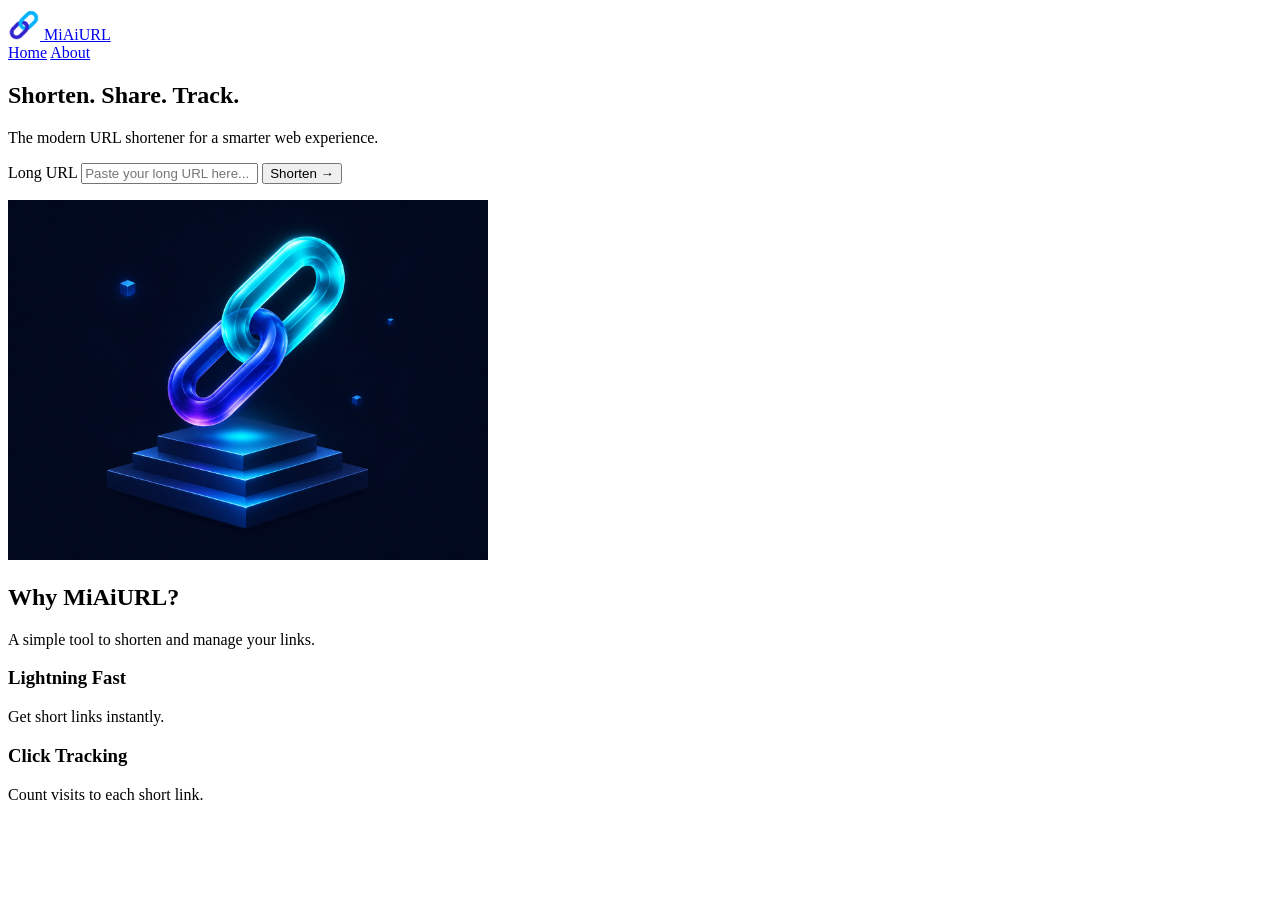
==== static/index.html @ 8e14ca7b "Add static home page and custom 404 page" ====
<!doctype html>
<html lang="en">
<head>
  <meta charset="utf-8">
  <meta name="viewport" content="width=device-width, initial-scale=1">
  <title>MiAiURL</title>
  <link rel="icon" type="image/png" href="./logo.png">
  <meta
    name="description"
    content="Shorten long URLs with MiAiURL, share your short links, and track how many clicks each link receives."
  >
</head>
<body>
  <header>
    <a href="#hero-title" aria-label="MiAiURL home">
  <img src="./logo.png" alt="" width="32" height="32">
  <span>MiAiURL</span>
</a>
    <nav aria-label="Main navigation">
      <a href="#hero-title" aria-current="page">Home</a>
      <a href="#about">About</a>
    </nav>
  </header>

  <main>
    <section aria-labelledby="hero-title">
      <h1 id="hero-title">Shorten. Share. <span>Track.</span></h1>
      <p>The modern URL shortener for a smarter web experience.</p>

      <form id="shorten-form">
        <label for="target-url">Long URL</label>
        <input
          id="target-url"
          name="target_url"
          type="url"
          placeholder="Paste your long URL here..."
          required
        >
        <button type="submit">Shorten →</button>
      </form>
      <p id="shorten-result" aria-live="polite"></p>
      <img
        class="hero-image"
        src="./hero-links.png"
        alt=""
        width="1448"
        height="1086"
        style="width: 100%; max-width: 480px; height: auto;">

    </section>

    <section id="about" aria-labelledby="about-title">
      <h2 id="about-title">Why MiAiURL?</h2>
      <p>A simple tool to shorten and manage your links.</p>
      <article>
        <h3>Lightning Fast</h3>
        <p>Get short links instantly.</p>
      </article>
      <article>
        <h3>Click Tracking</h3>
        <p>Count visits to each short link.</p>
      </article>
    </section>
  </main>
</body>
</html>
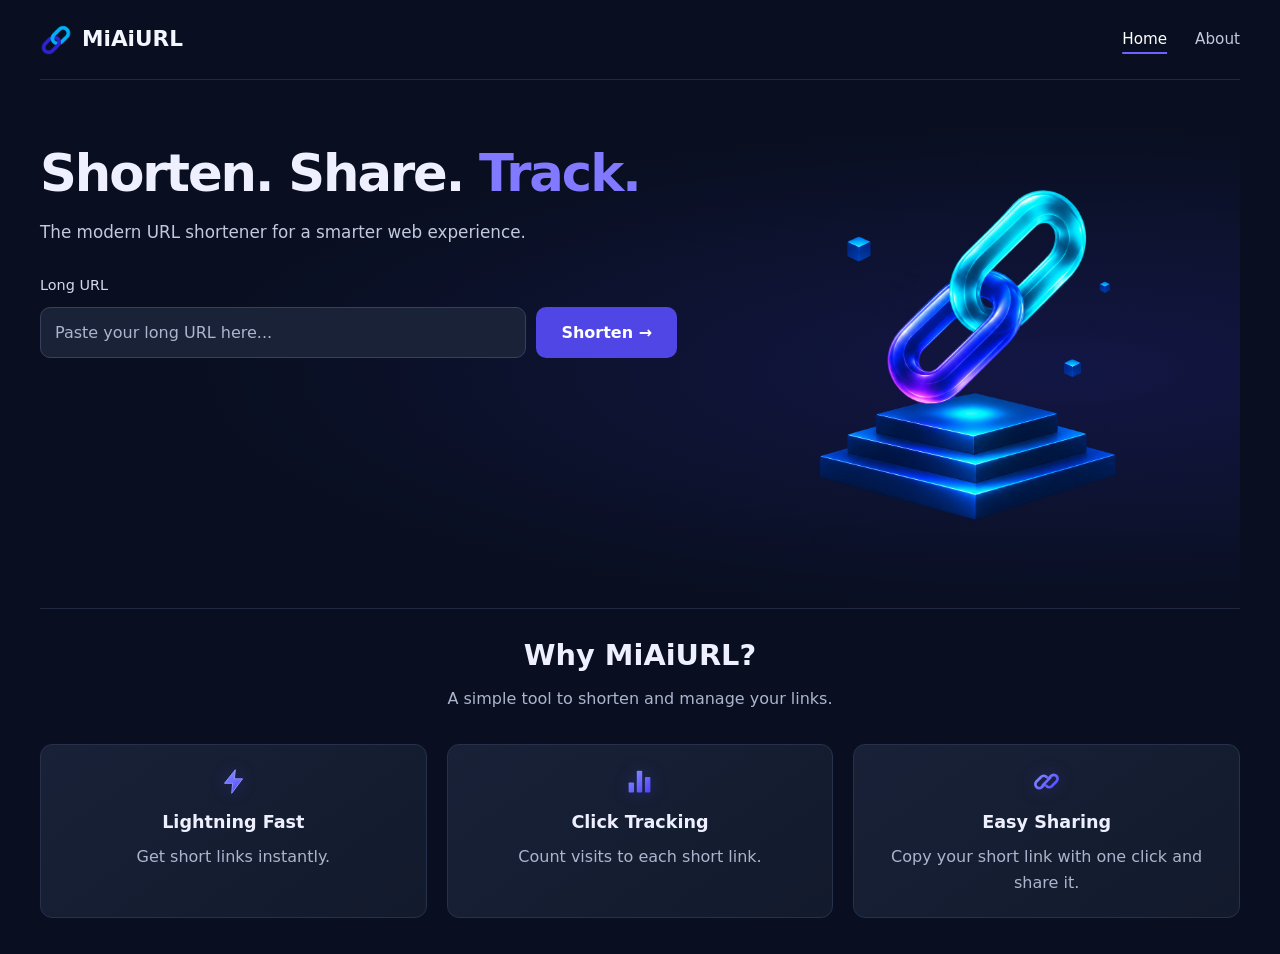
==== commit fe6ffcee: "Style home page and add short link copying" ====
--- a/static/index.html
+++ b/static/index.html
@@ -4,16 +4,18 @@
   <meta charset="utf-8">
   <meta name="viewport" content="width=device-width, initial-scale=1">
   <title>MiAiURL</title>
-  <link rel="icon" type="image/png" href="./logo.png">
+  <link rel="stylesheet" href="/static/styles.css">
+  <link rel="icon" type="image/png" href="/static/logo.png">
   <meta
     name="description"
     content="Shorten long URLs with MiAiURL, share your short links, and track how many clicks each link receives."
   >
+  <script src="/static/app.js" defer></script>
 </head>
 <body>
   <header>
     <a href="#hero-title" aria-label="MiAiURL home">
-  <img src="./logo.png" alt="" width="32" height="32">
+  <img src="/static/logo.png" alt="" width="32" height="32">
   <span>MiAiURL</span>
 </a>
     <nav aria-label="Main navigation">
@@ -32,7 +34,8 @@
         <input
           id="target-url"
           name="target_url"
-          type="url"
+          type="text"
+          inputmode="url"
           placeholder="Paste your long URL here..."
           required
         >
@@ -41,7 +44,7 @@
       <p id="shorten-result" aria-live="polite"></p>
       <img
         class="hero-image"
-        src="./hero-links.png"
+        src="/static/hero-links.png"
         alt=""
         width="1448"
         height="1086"
@@ -52,13 +55,41 @@
     <section id="about" aria-labelledby="about-title">
       <h2 id="about-title">Why MiAiURL?</h2>
       <p>A simple tool to shorten and manage your links.</p>
+
       <article>
+        <img
+          class="feature-icon"
+          src="/static/icon-lightning.svg"
+          alt=""
+          width="29"
+          height="29"
+        >
         <h3>Lightning Fast</h3>
         <p>Get short links instantly.</p>
       </article>
+
       <article>
+        <img
+          class="feature-icon"
+          src="/static/icon-chart.svg"
+          alt=""
+          width="29"
+          height="29"
+        >
         <h3>Click Tracking</h3>
         <p>Count visits to each short link.</p>
+      </article>
+
+      <article>
+        <img
+          class="feature-icon"
+          src="/static/icon-link.svg"
+          alt=""
+          width="29"
+          height="29"
+        >
+        <h3>Easy Sharing</h3>
+        <p>Copy your short link with one click and share it.</p>
       </article>
     </section>
   </main>
--- a/static/styles.css
+++ b/static/styles.css
@@ -0,0 +1,285 @@
+:root {
+  color-scheme: dark;
+  font-family: "Inter", system-ui, sans-serif;
+  color: #eef0ff;
+  background: #090f20;
+  line-height: 1.6;
+}
+
+* {
+  box-sizing: border-box;
+}
+
+body {
+  margin: 0;
+  min-width: 320px;
+}
+
+a {
+  color: #a9baff;
+  text-underline-offset: 4px;
+}
+
+a:hover {
+  color: #ffffff;
+}
+
+a:focus-visible,
+button:focus-visible,
+input:focus-visible {
+  outline: 3px solid #67d8ff;
+  outline-offset: 4px;
+}
+
+header,
+main {
+  width: min(1200px, calc(100% - 48px));
+  margin-inline: auto;
+}
+
+header {
+  min-height: 80px;
+  display: flex;
+  align-items: center;
+  justify-content: space-between;
+  gap: 24px;
+  border-bottom: 1px solid #202940;
+}
+
+header > a {
+  display: inline-flex;
+  align-items: center;
+  gap: 10px;
+  color: #f4f6ff;
+  font-size: 1.35rem;
+  font-weight: 750;
+  text-decoration: none;
+}
+
+header img {
+  display: block;
+}
+
+nav {
+  display: flex;
+  gap: 28px;
+}
+
+nav a {
+  color: #c2c9df;
+  font-size: 0.95rem;
+  text-decoration: none;
+}
+
+nav a[aria-current="page"] {
+  color: #ffffff;
+  text-decoration: underline;
+  text-decoration-color: #6c63ff;
+  text-decoration-thickness: 2px;
+  text-underline-offset: 8px;
+}
+
+main > section:first-child {
+  display: grid;
+  grid-template-columns: minmax(0, 1.2fr) minmax(0, 1fr);
+  grid-template-rows: auto auto auto 1fr;
+  column-gap: 32px;
+  align-content: center;
+  min-height: 520px;
+  padding-block: 64px;
+  background: radial-gradient(
+  ellipse at 85% 55%,
+  rgb(63 55 230 / 18%) 0%,
+  transparent 60%);
+}
+
+h1 {
+  grid-column: 1;
+  margin: 0 0 16px;
+  font-size: clamp(2rem, 4vw, 3.5rem);
+  line-height: 1.15;
+  letter-spacing: -0.04em;
+}
+
+h1 span {
+  color: #8179ff;
+}
+
+main > section:first-child > p:first-of-type {
+  grid-column: 1;
+  margin: 0 0 28px;
+  color: #c2c9df;
+  font-size: 1.05rem;
+}
+
+form {
+  grid-column: 1;
+  display: grid;
+  grid-template-columns: minmax(0, 1fr) auto;
+  gap: 10px;
+  align-items: start;
+}
+
+label {
+  grid-column: 1 / -1;
+  color: #d4daec;
+  font-size: 0.9rem;
+}
+
+input,
+button {
+  min-height: 48px;
+  border-radius: 10px;
+  font: inherit;
+}
+
+input {
+  width: 100%;
+  min-width: 0;
+  padding: 12px 14px;
+  border: 1px solid #36415d;
+  background: #192237;
+  color: #ffffff;
+}
+
+input::placeholder {
+  color: #abb5cd;
+}
+
+button {
+  padding: 12px 24px;
+  border: 1px solid transparent;
+  background: #4f46e5;
+  color: #ffffff;
+  font-weight: 650;
+  cursor: pointer;
+  transition: background-color 150ms ease;
+}
+
+button:hover {
+  background: #4338ca;
+}
+
+button:disabled {
+  opacity: 0.65;
+  cursor: wait;
+}
+
+#shorten-result {
+  grid-column: 1;
+  min-height: 28px;
+  margin: 16px 0 0;
+  overflow-wrap: anywhere;
+}
+
+.hero-image {
+  grid-column: 2;
+  grid-row: 1 / 5;
+  align-self: center;
+  justify-self: center;
+  display: block;
+}
+
+#about {
+  display: grid;
+  grid-template-columns: repeat(3, minmax(0, 1fr));
+  gap: 20px;
+  padding: 28px 0 36px;
+  border-top: 1px solid #202940;
+  text-align: center;
+}
+
+#about h2 {
+  grid-column: 1 / -1;
+  margin: 0;
+  font-size: 1.8rem;
+  line-height: 1.3;
+}
+
+#about > p {
+  grid-column: 1 / -1;
+  margin: -8px 0 12px;
+  color: #abb5cd;
+}
+
+article {
+  padding: 22px 18px;
+  border: 1px solid #26314b;
+  border-radius: 12px;
+  background: linear-gradient(145deg, #182137, #121a2c);
+}
+
+article h3 {
+  margin: 0 0 8px;
+  font-size: 1.1rem;
+}
+
+article p {
+  margin: 0;
+  color: #abb5cd;
+}
+
+@media (max-width: 760px) {
+  header,
+  main {
+    width: min(100% - 32px, 560px);
+  }
+
+  header {
+    min-height: 72px;
+    gap: 16px;
+  }
+
+  nav {
+    gap: 16px;
+  }
+
+  main > section:first-child {
+    grid-template-columns: minmax(0, 1fr);
+    min-height: auto;
+    padding-block: 44px 24px;
+  }
+
+  .hero-image {
+    grid-column: 1;
+    grid-row: auto;
+    margin-top: 24px;
+  }
+
+  #about {
+    grid-template-columns: minmax(0, 1fr);
+    padding-block: 36px;
+  }
+}
+
+@media (max-width: 440px) {
+  form {
+    grid-template-columns: minmax(0, 1fr);
+  }
+
+  form button[type="submit"] {
+    width: 100%;
+  }
+
+  header > a {
+    gap: 6px;
+    font-size: 1.1rem;
+  }
+
+  nav a {
+    font-size: 0.85rem;
+  }
+}
+
+@media (prefers-reduced-motion: reduce) {
+  button {
+    transition: none;
+  }
+}
+.feature-icon {
+  display: block;
+  width: 29px;
+  height: 29px;
+  margin: 0 auto 12px;
+  filter: drop-shadow(0 0 8px rgb(81 69 255 / 30%));
+}
